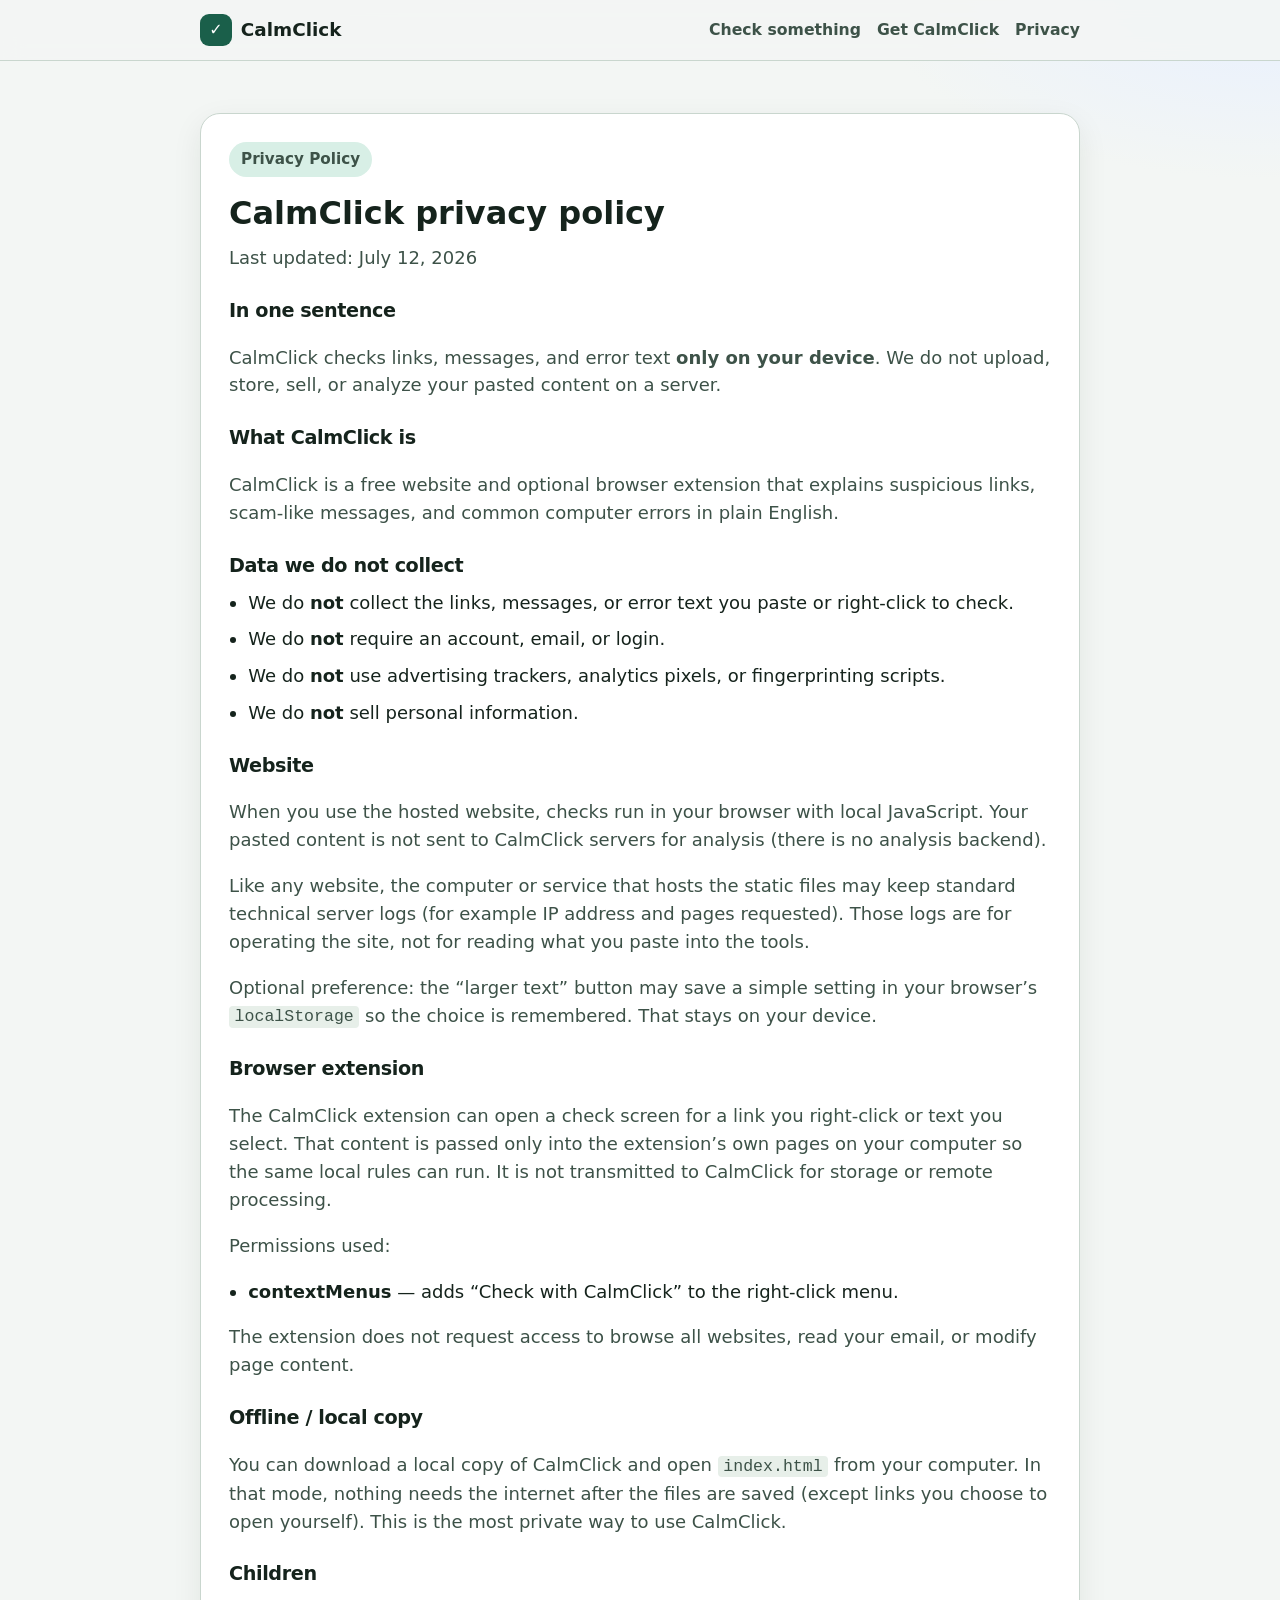
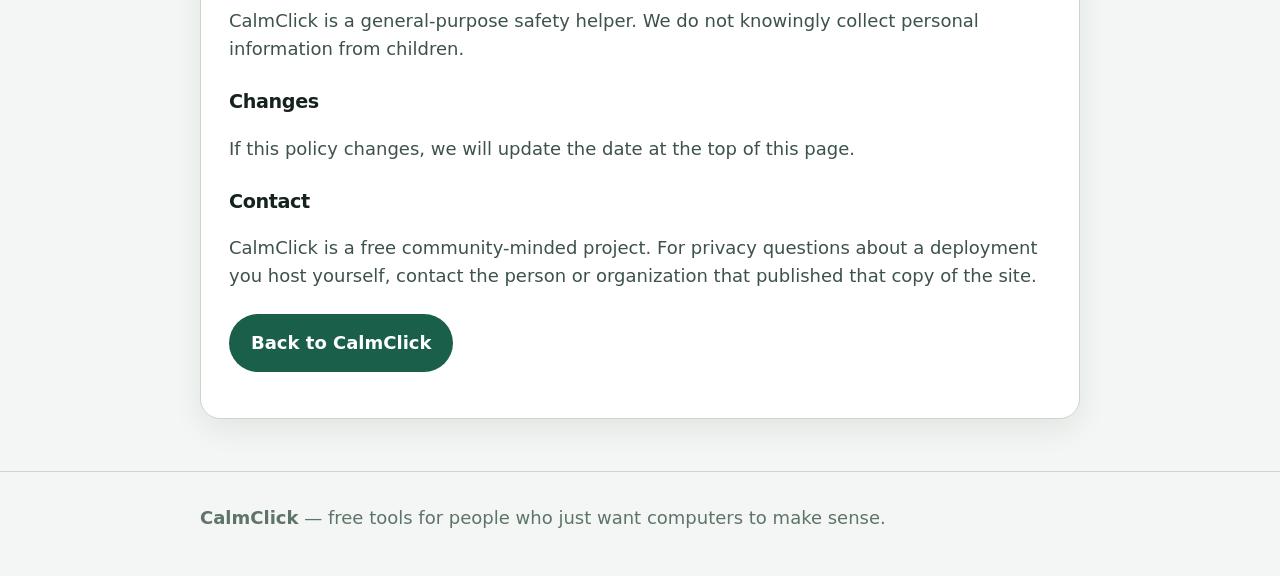
==== privacy.html @ 9485920c "Initial CalmClick: website, local download, Chrome extension" ====
<!DOCTYPE html>
<html lang="en">
<head>
  <meta charset="UTF-8" />
  <meta name="viewport" content="width=device-width, initial-scale=1" />
  <meta name="description" content="CalmClick privacy policy — free, private link and message checks. Nothing you paste is uploaded." />
  <meta name="theme-color" content="#1a5f4a" />
  <title>Privacy Policy — CalmClick</title>
  <link rel="icon" href="data:image/svg+xml,%3Csvg xmlns='http://www.w3.org/2000/svg' viewBox='0 0 64 64'%3E%3Crect width='64' height='64' rx='14' fill='%231a5f4a'/%3E%3Cpath d='M18 34l10 10 18-22' stroke='%23f4f7f5' stroke-width='6' fill='none' stroke-linecap='round' stroke-linejoin='round'/%3E%3C/svg%3E" />
  <link rel="stylesheet" href="styles.css" />
</head>
<body>
  <a class="skip-link" href="#main">Skip to main content</a>

  <header class="site-header">
    <div class="wrap header-inner">
      <a class="brand" href="index.html" aria-label="CalmClick home">
        <span class="brand-mark" aria-hidden="true">✓</span>
        <span class="brand-text">CalmClick</span>
      </a>
      <nav class="nav" aria-label="Primary">
        <a href="index.html#check">Check something</a>
        <a href="index.html#get">Get CalmClick</a>
        <a href="privacy.html" aria-current="page">Privacy</a>
      </nav>
    </div>
  </header>

  <main id="main" class="panel">
    <div class="wrap privacy-block legal-page">
      <p class="eyebrow">Privacy Policy</p>
      <h1>CalmClick privacy policy</h1>
      <p class="section-sub">Last updated: July 12, 2026</p>

      <h2>In one sentence</h2>
      <p>
        CalmClick checks links, messages, and error text <strong>only on your device</strong>.
        We do not upload, store, sell, or analyze your pasted content on a server.
      </p>

      <h2>What CalmClick is</h2>
      <p>
        CalmClick is a free website and optional browser extension that explains suspicious links,
        scam-like messages, and common computer errors in plain English.
      </p>

      <h2>Data we do not collect</h2>
      <ul class="privacy-list">
        <li>We do <strong>not</strong> collect the links, messages, or error text you paste or right‑click to check.</li>
        <li>We do <strong>not</strong> require an account, email, or login.</li>
        <li>We do <strong>not</strong> use advertising trackers, analytics pixels, or fingerprinting scripts.</li>
        <li>We do <strong>not</strong> sell personal information.</li>
      </ul>

      <h2>Website</h2>
      <p>
        When you use the hosted website, checks run in your browser with local JavaScript.
        Your pasted content is not sent to CalmClick servers for analysis (there is no analysis backend).
      </p>
      <p>
        Like any website, the computer or service that hosts the static files may keep standard
        technical server logs (for example IP address and pages requested). Those logs are for
        operating the site, not for reading what you paste into the tools.
      </p>
      <p>
        Optional preference: the “larger text” button may save a simple setting in your browser’s
        <code>localStorage</code> so the choice is remembered. That stays on your device.
      </p>

      <h2>Browser extension</h2>
      <p>
        The CalmClick extension can open a check screen for a link you right‑click or text you select.
        That content is passed only into the extension’s own pages on your computer so the same
        local rules can run. It is not transmitted to CalmClick for storage or remote processing.
      </p>
      <p>
        Permissions used:
      </p>
      <ul class="privacy-list">
        <li><strong>contextMenus</strong> — adds “Check with CalmClick” to the right‑click menu.</li>
      </ul>
      <p>
        The extension does not request access to browse all websites, read your email, or modify page content.
      </p>

      <h2>Offline / local copy</h2>
      <p>
        You can download a local copy of CalmClick and open <code>index.html</code> from your computer.
        In that mode, nothing needs the internet after the files are saved (except links you choose to open yourself).
        This is the most private way to use CalmClick.
      </p>

      <h2>Children</h2>
      <p>
        CalmClick is a general-purpose safety helper. We do not knowingly collect personal information from children.
      </p>

      <h2>Changes</h2>
      <p>
        If this policy changes, we will update the date at the top of this page.
      </p>

      <h2>Contact</h2>
      <p>
        CalmClick is a free community-minded project. For privacy questions about a deployment you host yourself,
        contact the person or organization that published that copy of the site.
      </p>

      <p style="margin-top: 1.5rem;">
        <a class="btn btn-primary" href="index.html">Back to CalmClick</a>
      </p>
    </div>
  </main>

  <footer class="site-footer">
    <div class="wrap footer-inner">
      <p><strong>CalmClick</strong> — free tools for people who just want computers to make sense.</p>
    </div>
  </footer>
</body>
</html>
---- styles.css ----
/* CalmClick — large, calm, high-contrast UI for everyone */

:root {
  --bg: #f3f6f4;
  --bg-soft: #e7efe9;
  --surface: #ffffff;
  --ink: #15231c;
  --ink-soft: #3d5248;
  --muted: #5f7468;
  --line: #c9d6ce;
  --brand: #1a5f4a;
  --brand-dark: #0f3f31;
  --brand-soft: #d8efe6;
  --safe: #1b6b3a;
  --safe-bg: #e5f6eb;
  --caution: #8a5a00;
  --caution-bg: #fff4d6;
  --danger: #9b1c1c;
  --danger-bg: #fde8e8;
  --info: #1a4d7a;
  --info-bg: #e6f1fb;
  --radius: 16px;
  --radius-sm: 10px;
  --shadow: 0 10px 30px rgba(21, 35, 28, 0.08);
  --font: "Segoe UI", system-ui, -apple-system, Roboto, "Helvetica Neue", Arial, sans-serif;
  --fs-base: 1.125rem;
  --fs-lead: 1.3rem;
  --fs-h1: clamp(2rem, 4vw, 2.85rem);
  --fs-h2: clamp(1.5rem, 2.5vw, 2rem);
  --space: clamp(1rem, 3vw, 1.75rem);
  --max: 880px;
}

* {
  box-sizing: border-box;
}

html {
  scroll-behavior: smooth;
}

body {
  margin: 0;
  font-family: var(--font);
  font-size: var(--fs-base);
  line-height: 1.55;
  color: var(--ink);
  background:
    radial-gradient(1200px 500px at 10% -10%, #d9efe6 0%, transparent 55%),
    radial-gradient(900px 400px at 100% 0%, #e8f0ff 0%, transparent 45%),
    var(--bg);
  min-height: 100vh;
}

body.text-large {
  --fs-base: 1.3rem;
  --fs-lead: 1.45rem;
  --fs-h1: clamp(2.25rem, 4.5vw, 3.2rem);
  --fs-h2: clamp(1.7rem, 3vw, 2.25rem);
}

.skip-link {
  position: absolute;
  left: -9999px;
  top: 0.5rem;
  background: var(--brand);
  color: #fff;
  padding: 0.6rem 1rem;
  border-radius: 8px;
  z-index: 100;
}

.skip-link:focus {
  left: 0.5rem;
}

.wrap {
  width: min(100% - 2rem, var(--max));
  margin-inline: auto;
}

/* Header */
.site-header {
  position: sticky;
  top: 0;
  z-index: 50;
  backdrop-filter: blur(10px);
  background: rgba(243, 246, 244, 0.9);
  border-bottom: 1px solid var(--line);
}

.header-inner {
  display: flex;
  align-items: center;
  gap: 1rem;
  min-height: 3.75rem;
}

.brand {
  display: inline-flex;
  align-items: center;
  gap: 0.55rem;
  text-decoration: none;
  color: var(--ink);
  font-weight: 700;
  font-size: 1.15rem;
}

.brand-mark {
  display: grid;
  place-items: center;
  width: 2rem;
  height: 2rem;
  border-radius: 9px;
  background: var(--brand);
  color: #fff;
  font-size: 1rem;
}

.nav {
  display: flex;
  gap: 0.25rem 1rem;
  margin-left: auto;
  flex-wrap: wrap;
}

.nav a {
  color: var(--ink-soft);
  text-decoration: none;
  font-weight: 600;
  font-size: 0.98rem;
}

.nav a:hover,
.nav a:focus-visible {
  color: var(--brand);
  text-decoration: underline;
}

.text-size-btn {
  border: 1px solid var(--line);
  background: var(--surface);
  border-radius: 999px;
  padding: 0.35rem 0.7rem;
  cursor: pointer;
  font-weight: 700;
  color: var(--ink);
  line-height: 1;
}

.text-size-btn .text-size-plus {
  font-size: 1.15em;
  margin-left: 1px;
}

.text-size-btn[aria-pressed="true"] {
  background: var(--brand-soft);
  border-color: var(--brand);
  color: var(--brand-dark);
}

/* Hero */
.hero {
  padding: clamp(2.5rem, 6vw, 4.5rem) 0 clamp(2rem, 4vw, 3rem);
}

.eyebrow {
  display: inline-block;
  margin: 0 0 0.75rem;
  padding: 0.35rem 0.75rem;
  border-radius: 999px;
  background: var(--brand-soft);
  color: var(--brand-dark);
  font-weight: 700;
  font-size: 0.95rem;
}

.hero h1 {
  margin: 0 0 1rem;
  font-size: var(--fs-h1);
  line-height: 1.15;
  letter-spacing: -0.02em;
}

.lede {
  margin: 0 0 1.5rem;
  font-size: var(--fs-lead);
  color: var(--ink-soft);
  max-width: 40rem;
}

.hero-actions {
  display: flex;
  flex-wrap: wrap;
  gap: 0.75rem;
  margin-bottom: 1.5rem;
}

.trust-row {
  display: flex;
  flex-wrap: wrap;
  gap: 0.5rem 1.25rem;
  margin: 0;
  padding: 0;
  list-style: none;
  color: var(--muted);
  font-size: 0.98rem;
  font-weight: 600;
}

.trust-row li {
  display: flex;
  align-items: center;
  gap: 0.4rem;
}

.trust-row li::before {
  content: "✓";
  color: var(--brand);
  font-weight: 800;
}

/* Buttons */
.btn {
  display: inline-flex;
  align-items: center;
  justify-content: center;
  gap: 0.4rem;
  border: 2px solid transparent;
  border-radius: 999px;
  padding: 0.8rem 1.25rem;
  font: inherit;
  font-weight: 700;
  cursor: pointer;
  text-decoration: none;
  transition: transform 0.12s ease, background 0.12s ease, border-color 0.12s ease;
}

.btn:active {
  transform: translateY(1px);
}

.btn:focus-visible,
.tool-tab:focus-visible,
.chip:focus-visible,
.howto-card:focus-visible,
.text-size-btn:focus-visible,
.field:focus-visible {
  outline: 3px solid #3d9b7a;
  outline-offset: 2px;
}

.btn-primary {
  background: var(--brand);
  color: #fff;
}

.btn-primary:hover {
  background: var(--brand-dark);
}

.btn-ghost {
  background: transparent;
  border-color: var(--line);
  color: var(--ink);
}

.btn-ghost:hover {
  border-color: var(--brand);
  color: var(--brand-dark);
  background: var(--surface);
}

.btn-secondary {
  background: var(--surface);
  border-color: var(--line);
  color: var(--ink);
}

/* Panels */
.panel {
  padding: clamp(2rem, 5vw, 3.25rem) 0;
}

.panel-soft {
  background: linear-gradient(180deg, var(--bg-soft), transparent);
  border-block: 1px solid var(--line);
}

.panel h2 {
  margin: 0 0 0.5rem;
  font-size: var(--fs-h2);
  letter-spacing: -0.02em;
}

.section-sub {
  margin: 0 0 1.5rem;
  color: var(--ink-soft);
  max-width: 40rem;
}

/* Tabs */
.tool-tabs {
  display: grid;
  grid-template-columns: repeat(3, 1fr);
  gap: 0.6rem;
  margin-bottom: 1.25rem;
}

.tool-tab {
  display: flex;
  flex-direction: column;
  align-items: center;
  gap: 0.25rem;
  padding: 0.9rem 0.6rem;
  border: 2px solid var(--line);
  border-radius: var(--radius);
  background: var(--surface);
  color: var(--ink-soft);
  font: inherit;
  font-weight: 700;
  cursor: pointer;
}

.tool-tab .tab-icon {
  font-size: 1.35rem;
  line-height: 1;
}

.tool-tab.is-active {
  border-color: var(--brand);
  background: var(--brand-soft);
  color: var(--brand-dark);
  box-shadow: var(--shadow);
}

.tool-panel {
  background: var(--surface);
  border: 1px solid var(--line);
  border-radius: calc(var(--radius) + 4px);
  padding: clamp(1rem, 3vw, 1.5rem);
  box-shadow: var(--shadow);
}

.field-label {
  display: block;
  font-weight: 700;
  margin-bottom: 0.55rem;
}

.field {
  width: 100%;
  border: 2px solid var(--line);
  border-radius: var(--radius-sm);
  padding: 0.85rem 1rem;
  font: inherit;
  color: var(--ink);
  background: #fbfcfb;
}

.field:focus {
  border-color: var(--brand);
  background: #fff;
}

.field-area {
  resize: vertical;
  min-height: 8rem;
  margin-bottom: 0.85rem;
}

.input-row {
  display: grid;
  grid-template-columns: 1fr auto;
  gap: 0.65rem;
  align-items: stretch;
}

.input-row.single {
  grid-template-columns: 1fr;
  justify-items: start;
}

.hint {
  margin: 0.75rem 0 0;
  color: var(--muted);
  font-size: 0.98rem;
}

.chip-row {
  display: flex;
  flex-wrap: wrap;
  gap: 0.5rem;
  margin-top: 0.85rem;
}

.chip {
  border: 1px solid var(--line);
  background: var(--bg);
  color: var(--ink-soft);
  border-radius: 999px;
  padding: 0.45rem 0.85rem;
  font: inherit;
  font-size: 0.95rem;
  font-weight: 600;
  cursor: pointer;
}

.chip:hover {
  border-color: var(--brand);
  color: var(--brand-dark);
}

/* Results */
.result {
  margin-top: 1.25rem;
  border-radius: var(--radius);
  padding: 1.1rem 1.15rem;
  border: 2px solid transparent;
  animation: fadeIn 0.25s ease;
}

@keyframes fadeIn {
  from { opacity: 0; transform: translateY(4px); }
  to { opacity: 1; transform: none; }
}

.result-safe {
  background: var(--safe-bg);
  border-color: #8fd0a8;
}

.result-caution {
  background: var(--caution-bg);
  border-color: #f0c76a;
}

.result-danger {
  background: var(--danger-bg);
  border-color: #f0a0a0;
}

.result-info {
  background: var(--info-bg);
  border-color: #9ec3e8;
}

.result-title {
  display: flex;
  align-items: flex-start;
  gap: 0.65rem;
  margin: 0 0 0.65rem;
  font-size: 1.25rem;
  line-height: 1.3;
}

.result-badge {
  flex-shrink: 0;
  display: inline-flex;
  align-items: center;
  justify-content: center;
  min-width: 2.1rem;
  height: 2.1rem;
  border-radius: 999px;
  background: rgba(255, 255, 255, 0.7);
  font-size: 1.15rem;
}

.result p {
  margin: 0 0 0.75rem;
}

.result p:last-child {
  margin-bottom: 0;
}

.result-list {
  margin: 0.4rem 0 0.9rem;
  padding-left: 1.25rem;
}

.result-list li {
  margin-bottom: 0.4rem;
}

.result-list li:last-child {
  margin-bottom: 0;
}

.result-meta {
  display: grid;
  gap: 0.45rem;
  margin: 0.85rem 0;
  padding: 0.85rem;
  background: rgba(255, 255, 255, 0.65);
  border-radius: var(--radius-sm);
  font-size: 0.98rem;
}

.result-meta strong {
  color: var(--ink);
}

.do-next {
  margin-top: 0.85rem;
  padding-top: 0.85rem;
  border-top: 1px solid rgba(0, 0, 0, 0.08);
}

.do-next h3 {
  margin: 0 0 0.45rem;
  font-size: 1.05rem;
}

/* How-to */
.howto-grid {
  display: grid;
  grid-template-columns: repeat(auto-fill, minmax(220px, 1fr));
  gap: 0.85rem;
}

.howto-card {
  text-align: left;
  border: 1px solid var(--line);
  background: var(--surface);
  border-radius: var(--radius);
  padding: 1rem 1.05rem;
  cursor: pointer;
  font: inherit;
  color: inherit;
  box-shadow: 0 4px 14px rgba(21, 35, 28, 0.04);
  transition: border-color 0.12s ease, box-shadow 0.12s ease;
}

.howto-card:hover {
  border-color: var(--brand);
  box-shadow: var(--shadow);
}

.howto-card .card-icon {
  font-size: 1.5rem;
  display: block;
  margin-bottom: 0.45rem;
}

.howto-card strong {
  display: block;
  margin-bottom: 0.25rem;
  font-size: 1.05rem;
}

.howto-card span {
  color: var(--muted);
  font-size: 0.95rem;
}

.howto-detail {
  margin-top: 1.25rem;
  background: var(--surface);
  border: 1px solid var(--line);
  border-radius: calc(var(--radius) + 2px);
  padding: clamp(1rem, 3vw, 1.5rem);
  box-shadow: var(--shadow);
  animation: fadeIn 0.25s ease;
}

.howto-detail header {
  display: flex;
  align-items: flex-start;
  justify-content: space-between;
  gap: 1rem;
  margin-bottom: 1rem;
}

.howto-detail h3 {
  margin: 0;
  font-size: 1.35rem;
}

.howto-detail .close-btn {
  border: 1px solid var(--line);
  background: var(--bg);
  border-radius: 999px;
  padding: 0.4rem 0.8rem;
  font: inherit;
  font-weight: 700;
  cursor: pointer;
  white-space: nowrap;
}

.steps {
  margin: 0;
  padding: 0;
  list-style: none;
  counter-reset: step;
}

.steps li {
  position: relative;
  padding: 0.85rem 0.85rem 0.85rem 3.4rem;
  border-top: 1px solid var(--line);
  counter-increment: step;
}

.steps li::before {
  content: counter(step);
  position: absolute;
  left: 0.35rem;
  top: 0.85rem;
  width: 2.1rem;
  height: 2.1rem;
  border-radius: 999px;
  background: var(--brand-soft);
  color: var(--brand-dark);
  font-weight: 800;
  display: grid;
  place-items: center;
}

.steps li strong {
  display: block;
  margin-bottom: 0.2rem;
}

.howto-tip {
  margin: 1rem 0 0;
  padding: 0.85rem 1rem;
  background: var(--info-bg);
  border-radius: var(--radius-sm);
  border-left: 4px solid #4d8ec9;
}

/* Get CalmClick */
.panel-get {
  background: linear-gradient(180deg, #eef6f2 0%, var(--bg) 100%);
  border-block: 1px solid var(--line);
}

.get-grid {
  display: grid;
  grid-template-columns: repeat(3, 1fr);
  gap: 1rem;
  align-items: stretch;
}

.get-card {
  display: flex;
  flex-direction: column;
  background: var(--surface);
  border: 1px solid var(--line);
  border-radius: calc(var(--radius) + 2px);
  padding: 1.2rem 1.15rem 1.15rem;
  box-shadow: 0 4px 16px rgba(21, 35, 28, 0.05);
}

.get-card-featured {
  border: 2px solid var(--brand);
  box-shadow: var(--shadow);
  background:
    linear-gradient(180deg, #f3fbf7 0%, #ffffff 40%);
  transform: translateY(-2px);
}

.get-badge {
  display: inline-block;
  align-self: flex-start;
  margin: 0 0 0.65rem;
  padding: 0.28rem 0.65rem;
  border-radius: 999px;
  background: var(--brand);
  color: #fff;
  font-size: 0.82rem;
  font-weight: 800;
  letter-spacing: 0.02em;
  text-transform: uppercase;
}

.get-badge-soft {
  background: var(--bg-soft);
  color: var(--brand-dark);
  border: 1px solid var(--line);
}

.get-icon {
  font-size: 1.75rem;
  line-height: 1;
  margin-bottom: 0.45rem;
}

.get-card h3 {
  margin: 0 0 0.5rem;
  font-size: 1.2rem;
  letter-spacing: -0.01em;
}

.get-card > p {
  margin: 0 0 0.75rem;
  color: var(--ink-soft);
  flex-grow: 0;
}

.get-points {
  margin: 0 0 1rem;
  padding-left: 1.15rem;
  color: var(--ink-soft);
  font-size: 0.98rem;
}

.get-points li {
  margin-bottom: 0.3rem;
}

.get-card .btn {
  width: 100%;
  margin-top: auto;
}

.get-foot {
  margin: 0.65rem 0 0;
  font-size: 0.9rem;
  color: var(--muted);
  text-align: center;
}

.get-card code,
.nudge-banner code,
.install-body code,
.legal-page code {
  background: var(--bg-soft);
  padding: 0.08rem 0.35rem;
  border-radius: 4px;
  font-size: 0.92em;
}

.nudge-banner {
  margin-top: 1.25rem;
  padding: 1rem 1.15rem;
  border-radius: var(--radius);
  background: var(--caution-bg);
  border: 1px solid #f0c76a;
  color: var(--ink);
  font-size: 1rem;
}

.nudge-banner strong {
  color: var(--caution);
}

.install-details {
  margin-top: 1.1rem;
  background: var(--surface);
  border: 1px solid var(--line);
  border-radius: var(--radius);
  padding: 0.35rem 1rem 0.35rem;
}

.install-details summary {
  cursor: pointer;
  font-weight: 700;
  padding: 0.75rem 0;
  list-style-position: outside;
}

.install-body {
  padding: 0 0 1rem;
  border-top: 1px solid var(--line);
  padding-top: 0.85rem;
}

.install-steps {
  margin: 0 0 0.75rem;
  padding-left: 1.25rem;
}

.install-steps li {
  margin-bottom: 0.55rem;
}

.install-steps a {
  color: var(--brand-dark);
  font-weight: 700;
}

/* Privacy */
.privacy-block {
  background: var(--surface);
  border: 1px solid var(--line);
  border-radius: calc(var(--radius) + 4px);
  padding: clamp(1.25rem, 3vw, 1.75rem);
  box-shadow: var(--shadow);
}

.privacy-list {
  margin: 0 0 1rem;
  padding-left: 1.2rem;
}

.privacy-list li {
  margin-bottom: 0.55rem;
}

.privacy-note {
  margin: 0;
  color: var(--ink-soft);
  padding-top: 0.85rem;
  border-top: 1px solid var(--line);
}

.privacy-note a,
.footer-meta a {
  color: var(--brand-dark);
  font-weight: 700;
}

.legal-page h1 {
  margin: 0 0 0.35rem;
  font-size: var(--fs-h2);
}

.legal-page h2 {
  margin: 1.5rem 0 0.5rem;
  font-size: 1.2rem;
}

.legal-page p {
  color: var(--ink-soft);
}

/* Footer */
.site-footer {
  padding: 2rem 0 2.5rem;
  border-top: 1px solid var(--line);
  color: var(--muted);
}

.footer-inner p {
  margin: 0 0 0.35rem;
}

.footer-meta {
  font-size: 0.95rem;
}

.footer-meta code {
  background: var(--bg-soft);
  padding: 0.1rem 0.35rem;
  border-radius: 4px;
  font-size: 0.9em;
}

/* Responsive */
@media (max-width: 900px) {
  .get-grid {
    grid-template-columns: 1fr;
  }

  .get-card-featured {
    transform: none;
    order: -1;
  }
}

@media (max-width: 700px) {
  .nav {
    display: none;
  }

  .tool-tabs {
    grid-template-columns: 1fr;
  }

  .tool-tab {
    flex-direction: row;
    justify-content: flex-start;
    padding-inline: 1rem;
  }

  .input-row {
    grid-template-columns: 1fr;
  }

  .input-row .btn {
    width: 100%;
  }
}

@media (prefers-reduced-motion: reduce) {
  html { scroll-behavior: auto; }
  .result, .howto-detail { animation: none; }
  .btn { transition: none; }
}
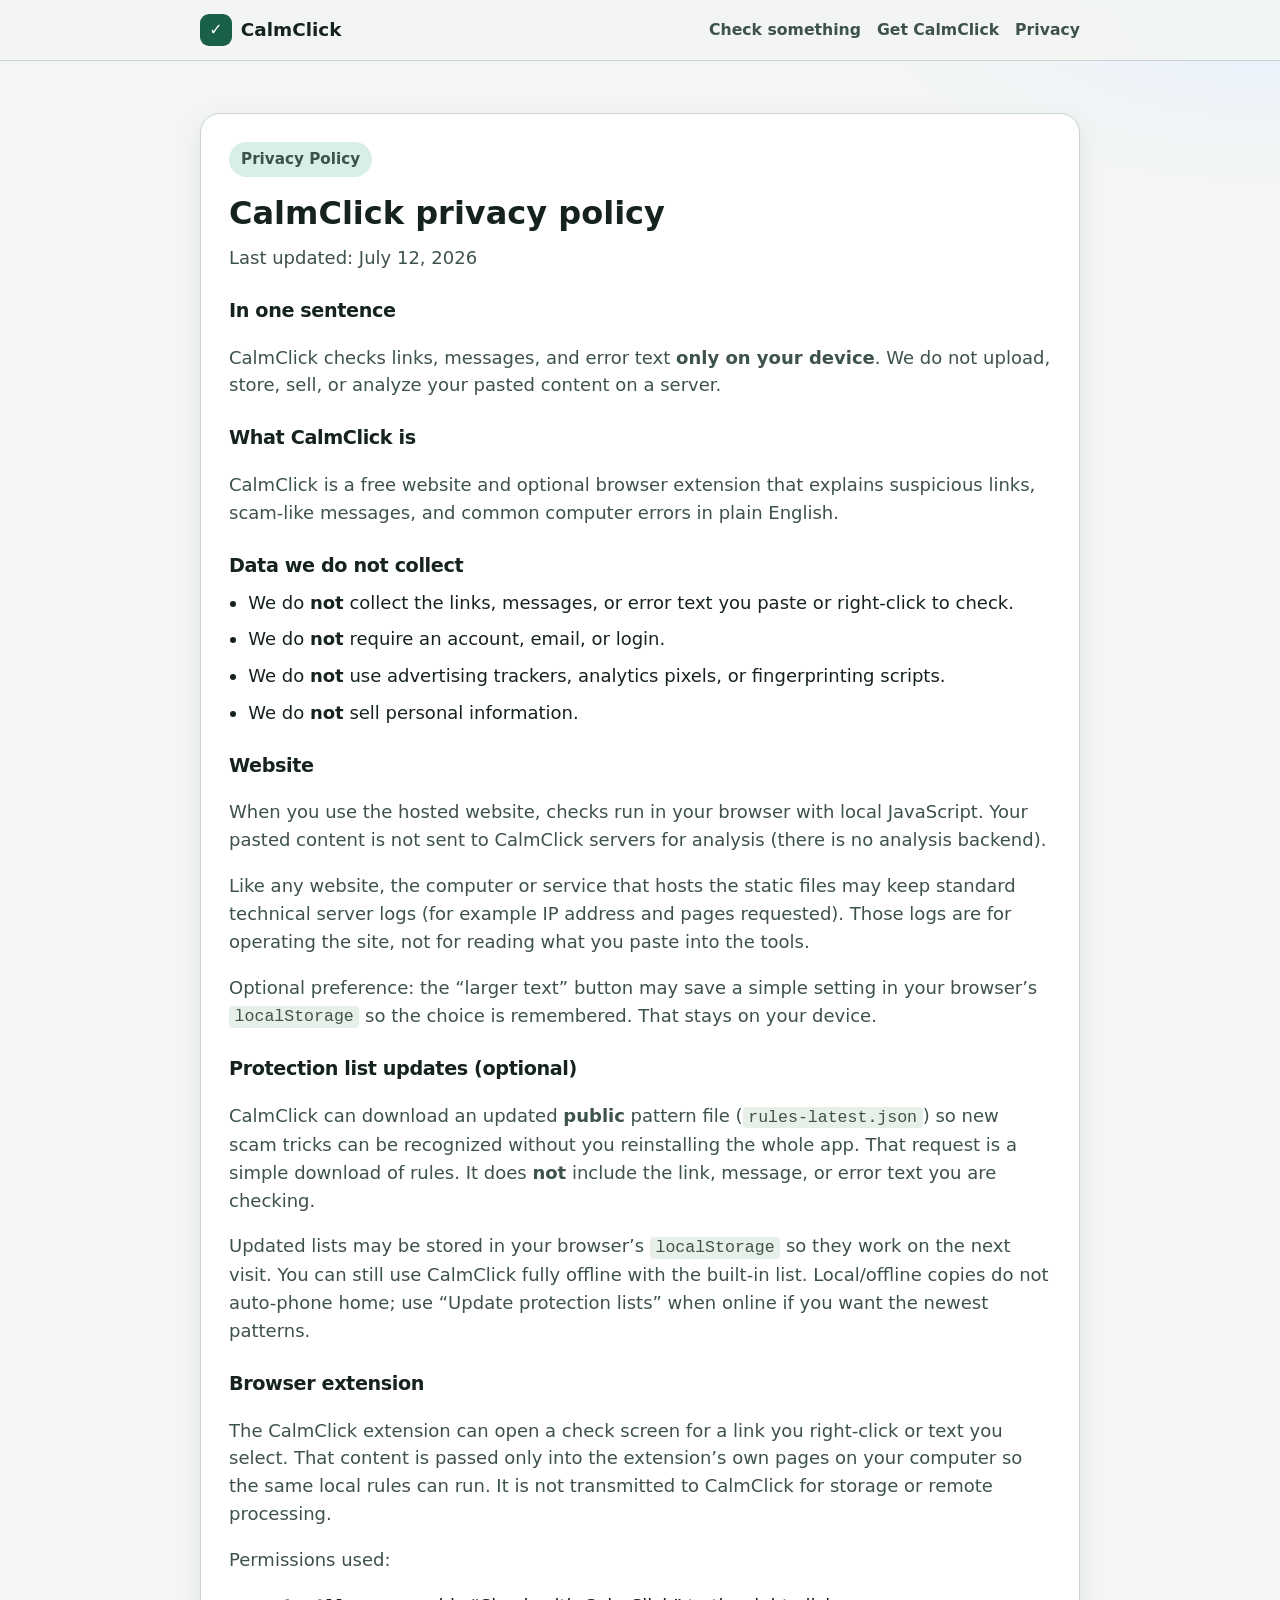
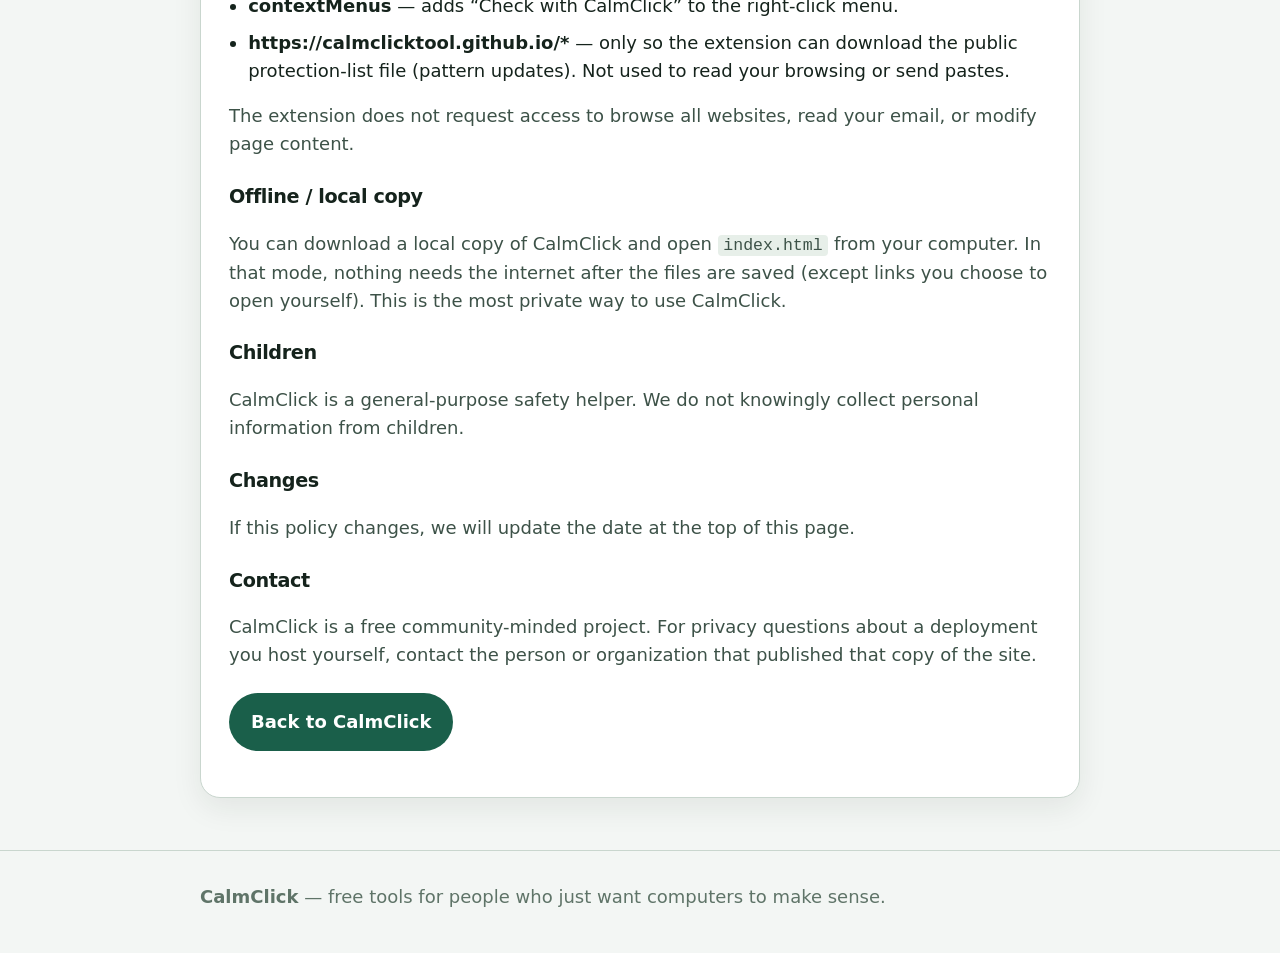
==== commit 885ef53d: "Add 2026 threat pack and privacy-safe auto-updating protection lists" ====
--- a/privacy.html
+++ b/privacy.html
@@ -67,6 +67,20 @@
         <code>localStorage</code> so the choice is remembered. That stays on your device.
       </p>
 
+      <h2>Protection list updates (optional)</h2>
+      <p>
+        CalmClick can download an updated <strong>public</strong> pattern file
+        (<code>rules-latest.json</code>) so new scam tricks can be recognized without you
+        reinstalling the whole app. That request is a simple download of rules. It does
+        <strong>not</strong> include the link, message, or error text you are checking.
+      </p>
+      <p>
+        Updated lists may be stored in your browser’s <code>localStorage</code> so they work on
+        the next visit. You can still use CalmClick fully offline with the built-in list.
+        Local/offline copies do not auto-phone home; use “Update protection lists” when online
+        if you want the newest patterns.
+      </p>
+
       <h2>Browser extension</h2>
       <p>
         The CalmClick extension can open a check screen for a link you right‑click or text you select.
@@ -78,6 +92,7 @@
       </p>
       <ul class="privacy-list">
         <li><strong>contextMenus</strong> — adds “Check with CalmClick” to the right‑click menu.</li>
+        <li><strong>https://calmclicktool.github.io/*</strong> — only so the extension can download the public protection-list file (pattern updates). Not used to read your browsing or send pastes.</li>
       </ul>
       <p>
         The extension does not request access to browse all websites, read your email, or modify page content.
--- a/styles.css
+++ b/styles.css
@@ -299,6 +299,55 @@
   max-width: 40rem;
 }
 
+/* Protection list status */
+.protection-status {
+  margin: 0 0 1.15rem;
+  padding: 1rem 1.1rem;
+  background: var(--surface);
+  border: 1px solid var(--line);
+  border-radius: var(--radius);
+  box-shadow: 0 4px 14px rgba(21, 35, 28, 0.04);
+}
+
+.protection-grid {
+  display: grid;
+  grid-template-columns: 1fr auto;
+  gap: 1rem;
+  align-items: center;
+}
+
+.protection-meta {
+  color: var(--muted);
+  font-size: 0.95rem;
+  margin-top: 0.2rem;
+}
+
+.protection-msg {
+  margin-top: 0.55rem;
+  color: var(--ink-soft);
+}
+
+.protection-actions {
+  min-width: 12rem;
+  text-align: center;
+}
+
+.protection-actions .btn {
+  width: 100%;
+}
+
+.protection-hint {
+  margin: 0.45rem 0 0;
+  font-size: 0.85rem;
+  text-align: left;
+}
+
+@media (max-width: 700px) {
+  .protection-grid {
+    grid-template-columns: 1fr;
+  }
+}
+
 /* Tabs */
 .tool-tabs {
   display: grid;
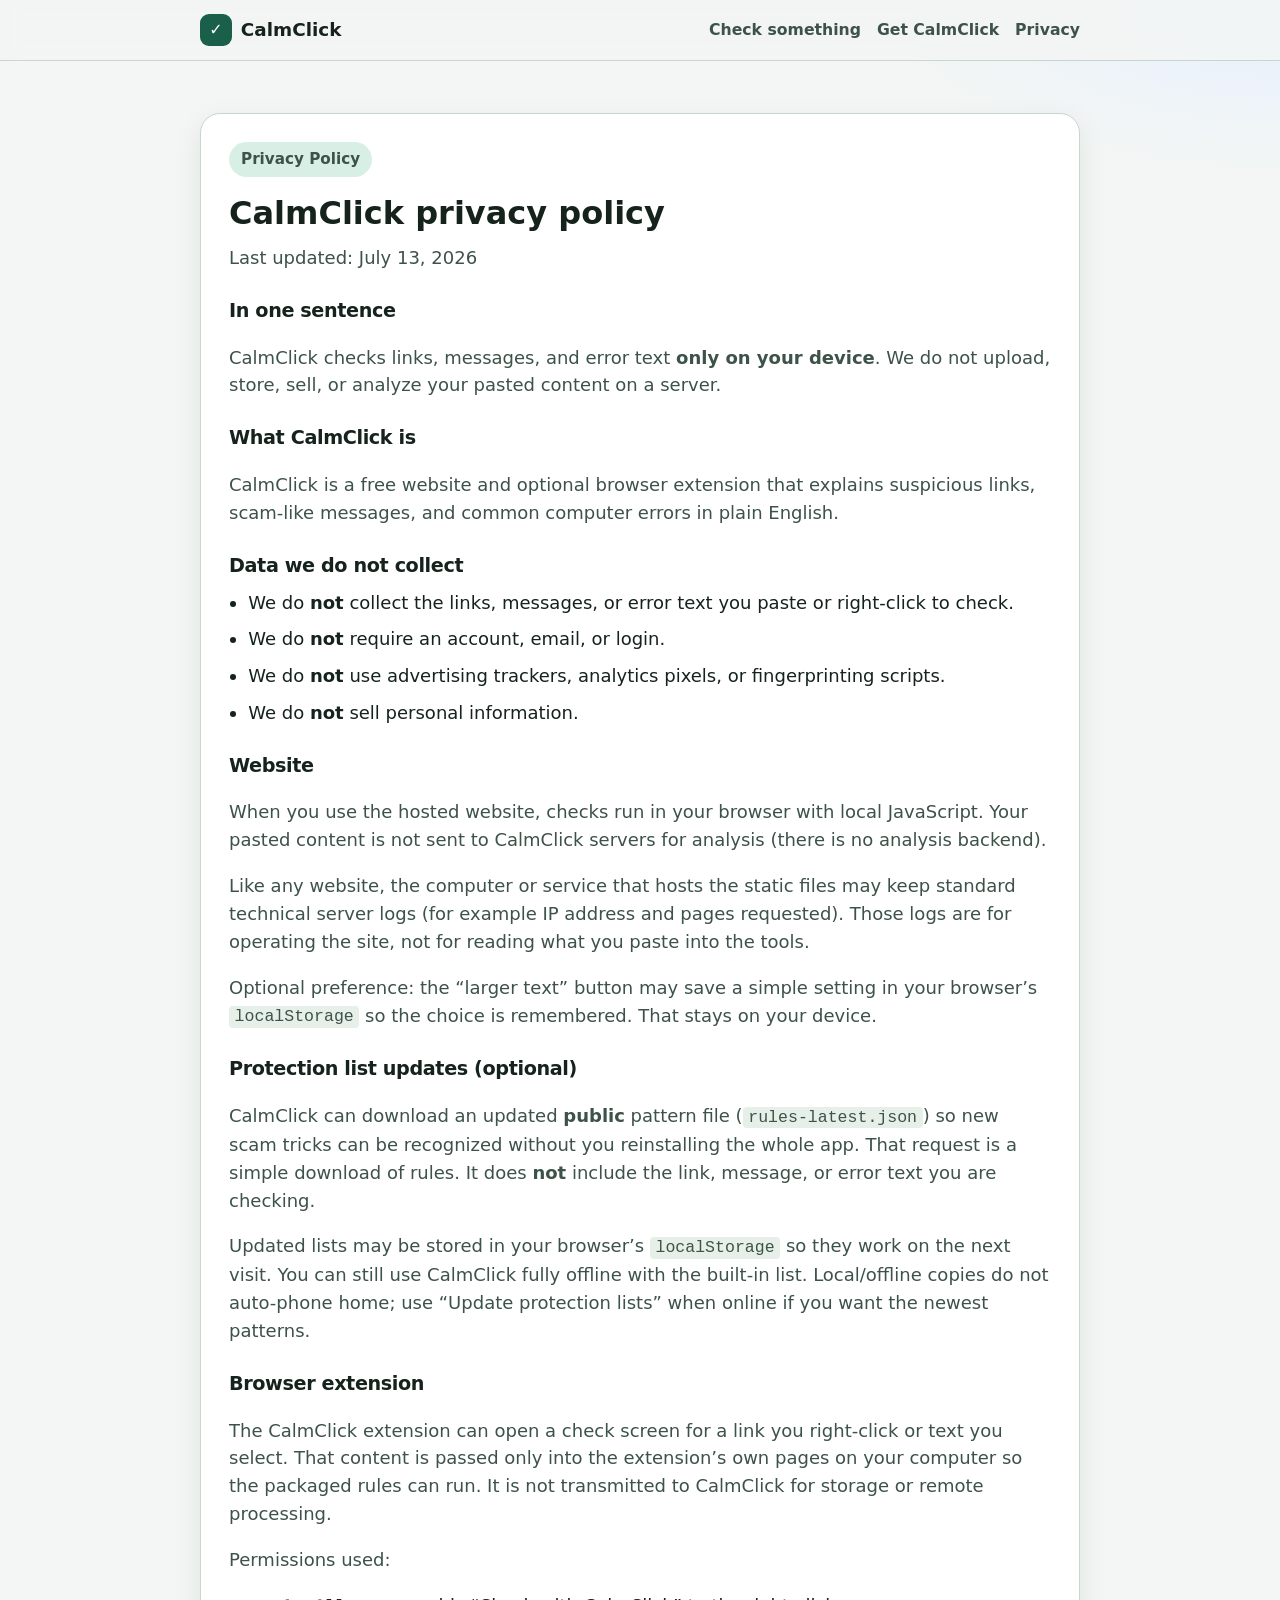
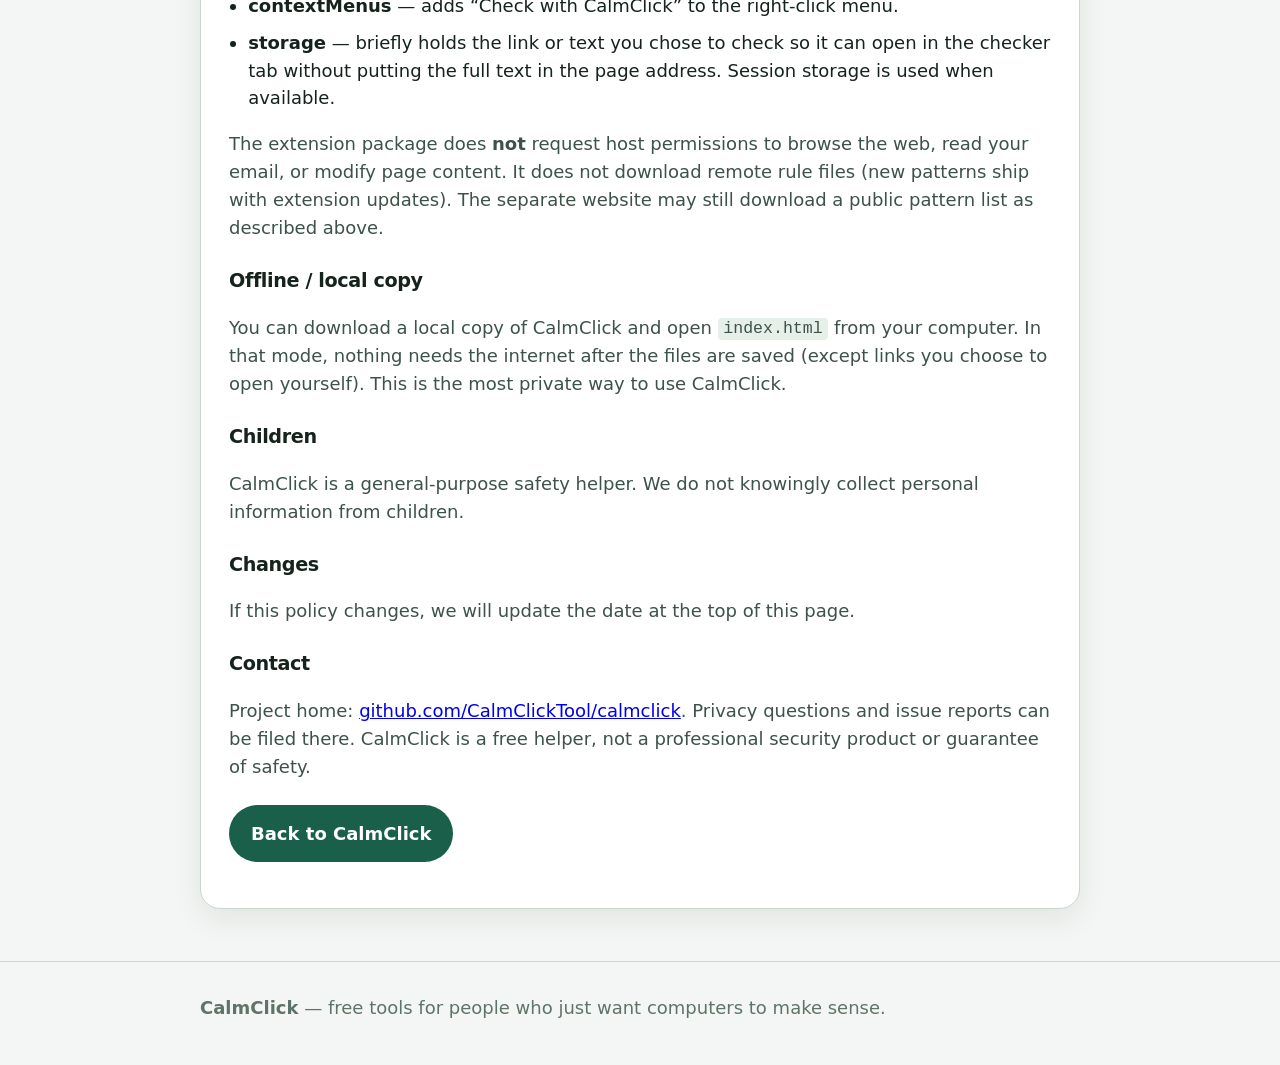
==== commit e60d8a59: "Store-ready audit: honest permissions, safer handoff, accuracy fixes" ====
--- a/privacy.html
+++ b/privacy.html
@@ -30,7 +30,7 @@
     <div class="wrap privacy-block legal-page">
       <p class="eyebrow">Privacy Policy</p>
       <h1>CalmClick privacy policy</h1>
-      <p class="section-sub">Last updated: July 12, 2026</p>
+      <p class="section-sub">Last updated: July 13, 2026</p>
 
       <h2>In one sentence</h2>
       <p>
@@ -84,18 +84,21 @@
       <h2>Browser extension</h2>
       <p>
         The CalmClick extension can open a check screen for a link you right‑click or text you select.
-        That content is passed only into the extension’s own pages on your computer so the same
-        local rules can run. It is not transmitted to CalmClick for storage or remote processing.
+        That content is passed only into the extension’s own pages on your computer so the packaged
+        rules can run. It is not transmitted to CalmClick for storage or remote processing.
       </p>
       <p>
         Permissions used:
       </p>
       <ul class="privacy-list">
         <li><strong>contextMenus</strong> — adds “Check with CalmClick” to the right‑click menu.</li>
-        <li><strong>https://calmclicktool.github.io/*</strong> — only so the extension can download the public protection-list file (pattern updates). Not used to read your browsing or send pastes.</li>
+        <li><strong>storage</strong> — briefly holds the link or text you chose to check so it can open in the checker tab without putting the full text in the page address. Session storage is used when available.</li>
       </ul>
       <p>
-        The extension does not request access to browse all websites, read your email, or modify page content.
+        The extension package does <strong>not</strong> request host permissions to browse the web,
+        read your email, or modify page content. It does not download remote rule files
+        (new patterns ship with extension updates). The separate website may still download
+        a public pattern list as described above.
       </p>
 
       <h2>Offline / local copy</h2>
@@ -117,8 +120,10 @@
 
       <h2>Contact</h2>
       <p>
-        CalmClick is a free community-minded project. For privacy questions about a deployment you host yourself,
-        contact the person or organization that published that copy of the site.
+        Project home:
+        <a href="https://github.com/CalmClickTool/calmclick">github.com/CalmClickTool/calmclick</a>.
+        Privacy questions and issue reports can be filed there.
+        CalmClick is a free helper, not a professional security product or guarantee of safety.
       </p>
 
       <p style="margin-top: 1.5rem;">
